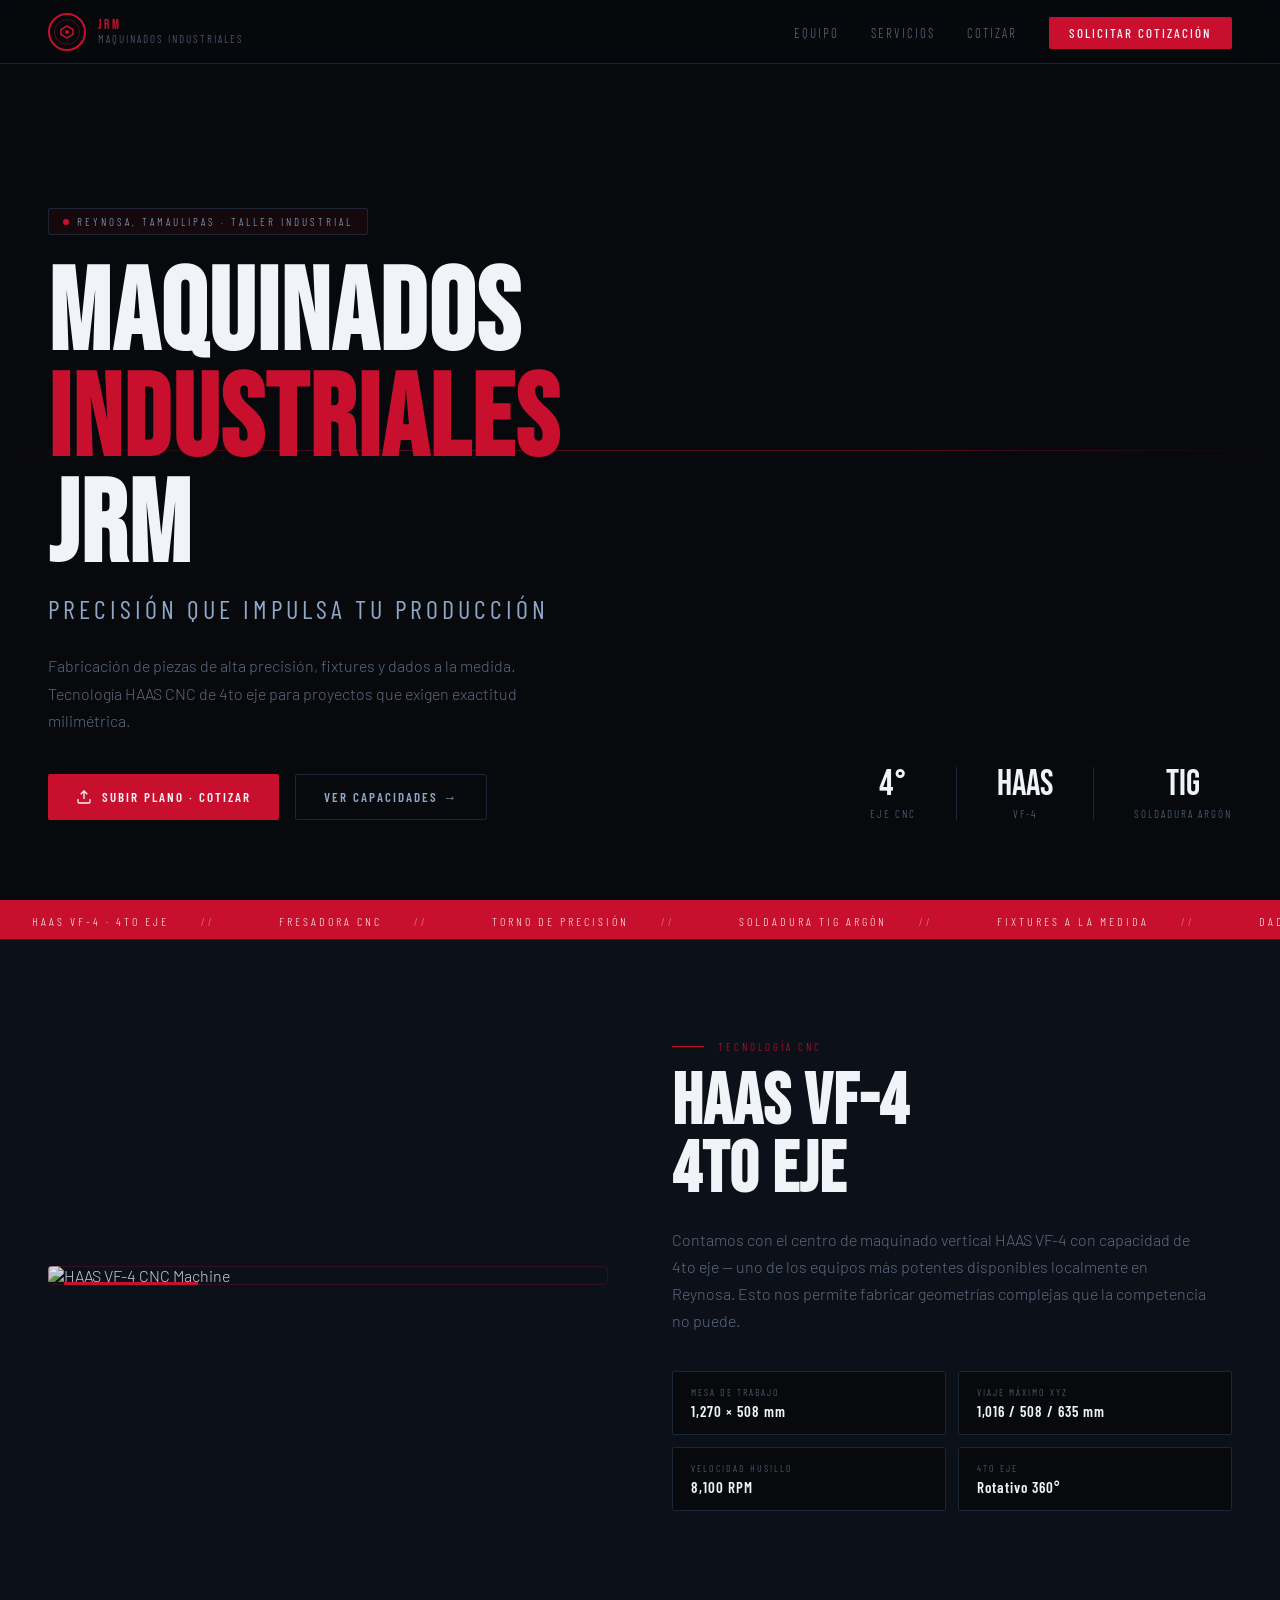
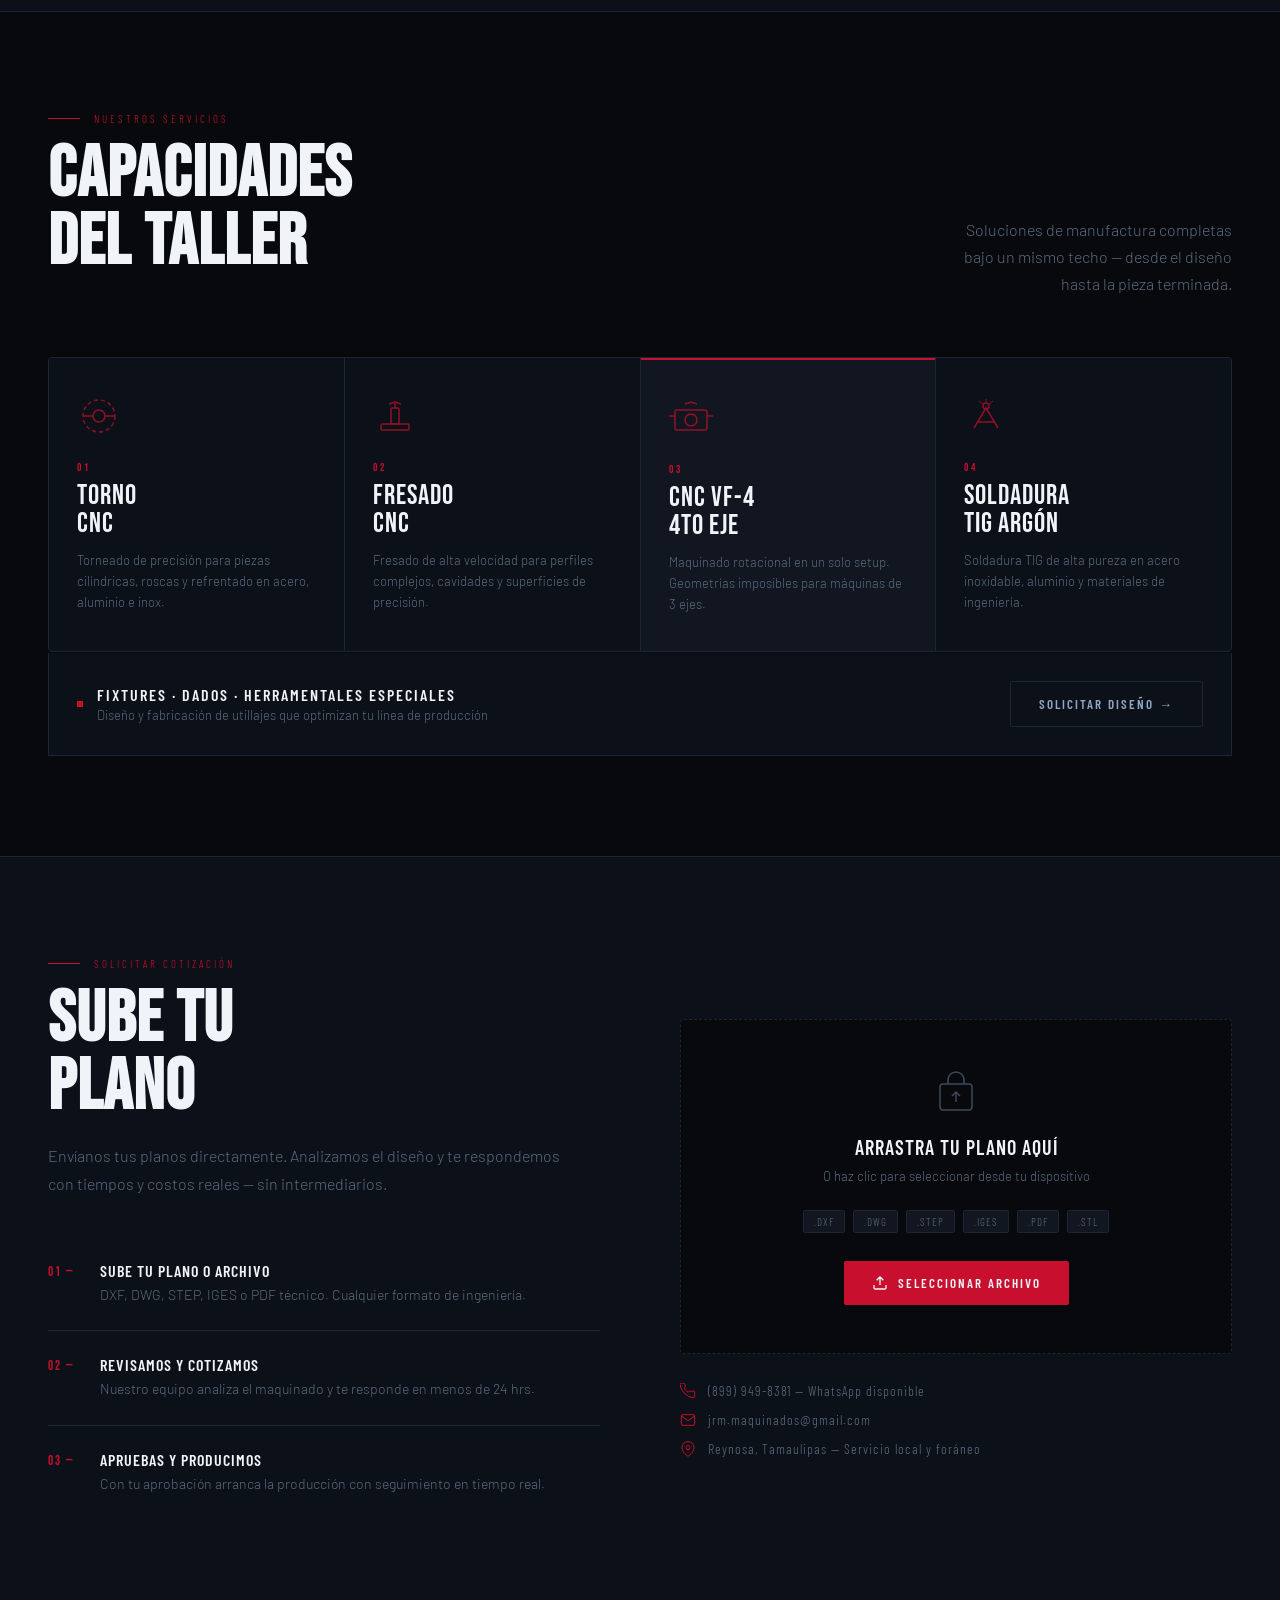
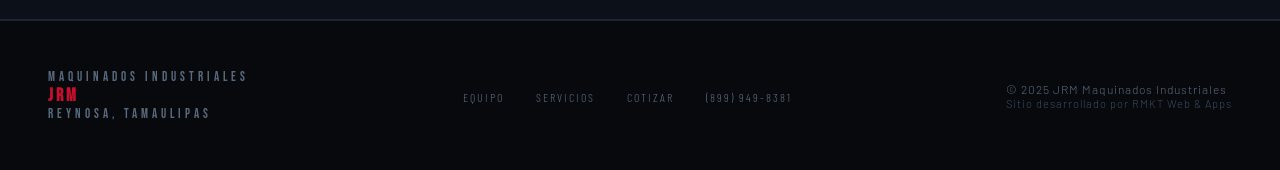
==== jrm-maquinados-demo.html @ f68ad81d "Add files via upload" ====
<!DOCTYPE html>
<html lang="es">
<head>
<meta charset="UTF-8"/>
<meta name="viewport" content="width=device-width, initial-scale=1.0"/>
<title>JRM Maquinados Industriales — Reynosa, Tamps</title>
<link rel="preconnect" href="https://fonts.googleapis.com"/>
<link rel="preconnect" href="https://fonts.gstatic.com" crossorigin/>
<link href="https://fonts.googleapis.com/css2?family=Bebas+Neue&family=Barlow:ital,wght@0,300;0,400;0,500;0,600;1,300&family=Barlow+Condensed:wght@400;600;700&display=swap" rel="stylesheet"/>
<style>
  :root {
    --bg: #07090d;
    --surface: #0c1018;
    --surface2: #111620;
    --border: #1c2533;
    --red: #c8102e;
    --red-dim: rgba(200,16,46,0.15);
    --steel: #8fa8c8;
    --text: #dce6f0;
    --muted: #5a6a7e;
    --white: #f0f4f8;
  }

  *, *::before, *::after { box-sizing: border-box; margin: 0; padding: 0; }

  html { scroll-behavior: smooth; }

  body {
    background: var(--bg);
    color: var(--text);
    font-family: 'Barlow', sans-serif;
    font-weight: 300;
    overflow-x: hidden;
  }

  /* ── NAV ── */
  nav {
    position: fixed; top: 0; left: 0; right: 0; z-index: 100;
    display: flex; align-items: center; justify-content: space-between;
    padding: 0 48px;
    height: 64px;
    background: rgba(7,9,13,0.85);
    backdrop-filter: blur(12px);
    border-bottom: 1px solid var(--border);
  }

  .nav-logo {
    display: flex; align-items: center; gap: 12px;
    text-decoration: none;
  }

  .logo-mark {
    width: 38px; height: 38px;
    border: 2px solid var(--red);
    border-radius: 50%;
    display: flex; align-items: center; justify-content: center;
    position: relative;
  }

  .logo-mark::before {
    content: '';
    position: absolute;
    inset: 4px;
    border: 1px solid rgba(200,16,46,0.4);
    border-radius: 50%;
  }

  .logo-text-nav {
    font-family: 'Bebas Neue', sans-serif;
    font-size: 13px;
    letter-spacing: 3px;
    color: var(--red);
    line-height: 1;
  }

  .logo-sub-nav {
    font-family: 'Barlow Condensed', sans-serif;
    font-size: 11px;
    letter-spacing: 2px;
    color: var(--muted);
    text-transform: uppercase;
  }

  .nav-links {
    display: flex; gap: 32px; list-style: none;
  }

  .nav-links a {
    font-family: 'Barlow Condensed', sans-serif;
    font-size: 13px;
    letter-spacing: 2px;
    text-transform: uppercase;
    color: var(--muted);
    text-decoration: none;
    transition: color 0.2s;
  }

  .nav-links a:hover { color: var(--white); }

  .nav-cta {
    background: var(--red);
    color: var(--white) !important;
    padding: 8px 20px;
    border-radius: 2px;
    font-weight: 500 !important;
    transition: background 0.2s !important;
  }

  .nav-cta:hover { background: #a50d25 !important; color: var(--white) !important; }

  /* ── HERO ── */
  #hero {
    position: relative;
    height: 100vh;
    min-height: 700px;
    display: flex;
    align-items: flex-end;
    padding: 0 48px 80px;
    overflow: hidden;
  }

  .hero-bg {
    position: absolute; inset: 0;
    background-image: url('https://images.unsplash.com/photo-1565043589221-1a6fd9ae45c7?w=1800&q=85&auto=format&fit=crop');
    background-size: cover;
    background-position: center 40%;
    filter: brightness(0.35) saturate(0.7);
    transform: scale(1.05);
    animation: slow-zoom 20s ease-in-out infinite alternate;
  }

  @keyframes slow-zoom {
    from { transform: scale(1.05); }
    to   { transform: scale(1.12); }
  }

  .hero-overlay {
    position: absolute; inset: 0;
    background: linear-gradient(
      to right,
      rgba(7,9,13,0.92) 0%,
      rgba(7,9,13,0.6) 50%,
      rgba(7,9,13,0.2) 100%
    );
  }

  .hero-overlay-bottom {
    position: absolute; bottom: 0; left: 0; right: 0;
    height: 200px;
    background: linear-gradient(to top, var(--bg), transparent);
  }

  /* Red scan line accent */
  .hero-scanline {
    position: absolute;
    left: 0; right: 0;
    height: 1px;
    background: linear-gradient(to right, transparent 0%, var(--red) 30%, var(--red) 70%, transparent 100%);
    opacity: 0.4;
    top: 50%;
    animation: scanline 8s ease-in-out infinite;
  }

  @keyframes scanline {
    0%, 100% { top: 20%; opacity: 0; }
    50% { top: 80%; opacity: 0.3; }
  }

  .hero-content {
    position: relative; z-index: 2;
    max-width: 780px;
    animation: fade-up 1s ease both;
  }

  @keyframes fade-up {
    from { opacity: 0; transform: translateY(30px); }
    to   { opacity: 1; transform: translateY(0); }
  }

  .hero-badge {
    display: inline-flex; align-items: center; gap: 8px;
    border: 1px solid var(--border);
    background: rgba(200,16,46,0.08);
    padding: 6px 14px;
    border-radius: 2px;
    margin-bottom: 28px;
  }

  .hero-badge-dot {
    width: 6px; height: 6px;
    background: var(--red);
    border-radius: 50%;
    animation: pulse 2s infinite;
  }

  @keyframes pulse {
    0%, 100% { opacity: 1; transform: scale(1); }
    50% { opacity: 0.5; transform: scale(0.7); }
  }

  .hero-badge span {
    font-family: 'Barlow Condensed', sans-serif;
    font-size: 11px;
    letter-spacing: 3px;
    text-transform: uppercase;
    color: var(--steel);
  }

  .hero-title {
    font-family: 'Bebas Neue', sans-serif;
    font-size: clamp(64px, 9vw, 120px);
    line-height: 0.92;
    letter-spacing: 2px;
    color: var(--white);
    margin-bottom: 12px;
  }

  .hero-title .accent { color: var(--red); }

  .hero-subtitle {
    font-family: 'Barlow Condensed', sans-serif;
    font-size: clamp(18px, 2.5vw, 26px);
    letter-spacing: 4px;
    text-transform: uppercase;
    color: var(--steel);
    margin-bottom: 28px;
    font-weight: 400;
  }

  .hero-desc {
    font-size: 16px;
    line-height: 1.7;
    color: var(--muted);
    max-width: 500px;
    margin-bottom: 40px;
  }

  .hero-actions {
    display: flex; gap: 16px; flex-wrap: wrap;
  }

  .btn-primary {
    display: inline-flex; align-items: center; gap: 10px;
    background: var(--red);
    color: var(--white);
    font-family: 'Barlow Condensed', sans-serif;
    font-size: 13px;
    letter-spacing: 2px;
    text-transform: uppercase;
    font-weight: 600;
    padding: 14px 28px;
    border-radius: 2px;
    text-decoration: none;
    transition: background 0.2s, transform 0.2s;
  }

  .btn-primary:hover { background: #a50d25; transform: translateY(-1px); }

  .btn-secondary {
    display: inline-flex; align-items: center; gap: 10px;
    border: 1px solid var(--border);
    color: var(--steel);
    font-family: 'Barlow Condensed', sans-serif;
    font-size: 13px;
    letter-spacing: 2px;
    text-transform: uppercase;
    font-weight: 600;
    padding: 14px 28px;
    border-radius: 2px;
    text-decoration: none;
    transition: border-color 0.2s, color 0.2s;
  }

  .btn-secondary:hover { border-color: var(--steel); color: var(--white); }

  /* Hero stats */
  .hero-stats {
    position: absolute;
    bottom: 80px; right: 48px;
    display: flex; gap: 40px;
    z-index: 2;
    animation: fade-up 1s 0.3s ease both;
  }

  .stat { text-align: center; }

  .stat-num {
    font-family: 'Bebas Neue', sans-serif;
    font-size: 36px;
    color: var(--white);
    line-height: 1;
    display: block;
  }

  .stat-label {
    font-family: 'Barlow Condensed', sans-serif;
    font-size: 11px;
    letter-spacing: 2px;
    text-transform: uppercase;
    color: var(--muted);
    margin-top: 4px;
    display: block;
  }

  .stat-divider {
    width: 1px;
    background: var(--border);
    align-self: stretch;
  }

  /* ── SECTION SHARED ── */
  section { padding: 100px 48px; }

  .section-label {
    display: flex; align-items: center; gap: 14px;
    margin-bottom: 16px;
  }

  .section-label::before {
    content: '';
    width: 32px; height: 1px;
    background: var(--red);
  }

  .section-label span {
    font-family: 'Barlow Condensed', sans-serif;
    font-size: 11px;
    letter-spacing: 3px;
    text-transform: uppercase;
    color: var(--red);
  }

  .section-title {
    font-family: 'Bebas Neue', sans-serif;
    font-size: clamp(42px, 6vw, 72px);
    line-height: 0.95;
    color: var(--white);
    margin-bottom: 20px;
    letter-spacing: 1px;
  }

  .section-body {
    font-size: 16px;
    line-height: 1.7;
    color: var(--muted);
    max-width: 540px;
  }

  /* ── CAPABILITIES (HAAS FEATURE) ── */
  #capabilities {
    background: var(--surface);
    border-top: 1px solid var(--border);
    border-bottom: 1px solid var(--border);
  }

  .cap-grid {
    display: grid;
    grid-template-columns: 1fr 1fr;
    gap: 64px;
    align-items: center;
    max-width: 1200px;
    margin: 0 auto;
  }

  .cap-image-wrap {
    position: relative;
    border-radius: 4px;
    overflow: hidden;
  }

  .cap-image-wrap img {
    width: 100%;
    display: block;
    filter: brightness(0.9) saturate(0.8);
    transition: filter 0.4s;
  }

  .cap-image-wrap:hover img { filter: brightness(1) saturate(1); }

  .cap-image-overlay {
    position: absolute; inset: 0;
    border: 1px solid rgba(200,16,46,0.2);
    border-radius: 4px;
    pointer-events: none;
  }

  .cap-tag {
    position: absolute;
    top: 16px; left: 16px;
    background: var(--red);
    color: var(--white);
    font-family: 'Barlow Condensed', sans-serif;
    font-size: 11px;
    letter-spacing: 2px;
    text-transform: uppercase;
    padding: 5px 12px;
    font-weight: 600;
  }

  .cap-specs {
    display: grid;
    grid-template-columns: 1fr 1fr;
    gap: 12px;
    margin-top: 36px;
  }

  .spec-item {
    border: 1px solid var(--border);
    padding: 14px 18px;
    border-radius: 2px;
    background: var(--bg);
  }

  .spec-label {
    font-family: 'Barlow Condensed', sans-serif;
    font-size: 10px;
    letter-spacing: 2px;
    text-transform: uppercase;
    color: var(--muted);
    margin-bottom: 4px;
  }

  .spec-value {
    font-family: 'Barlow Condensed', sans-serif;
    font-size: 15px;
    font-weight: 600;
    color: var(--white);
    letter-spacing: 1px;
  }

  /* ── SERVICIOS ── */
  #servicios { max-width: 1200px; margin: 0 auto; }

  .services-header {
    display: flex;
    justify-content: space-between;
    align-items: flex-end;
    margin-bottom: 60px;
  }

  .services-grid {
    display: grid;
    grid-template-columns: repeat(4, 1fr);
    gap: 1px;
    background: var(--border);
    border: 1px solid var(--border);
    border-radius: 4px;
    overflow: hidden;
  }

  .service-card {
    background: var(--surface);
    padding: 36px 28px;
    position: relative;
    overflow: hidden;
    transition: background 0.3s;
    cursor: default;
  }

  .service-card::after {
    content: '';
    position: absolute;
    bottom: 0; left: 0; right: 0;
    height: 2px;
    background: var(--red);
    transform: scaleX(0);
    transform-origin: left;
    transition: transform 0.3s;
  }

  .service-card:hover { background: var(--surface2); }
  .service-card:hover::after { transform: scaleX(1); }

  .service-icon {
    width: 44px; height: 44px;
    margin-bottom: 20px;
    opacity: 0.7;
  }

  .service-num {
    font-family: 'Bebas Neue', sans-serif;
    font-size: 11px;
    letter-spacing: 3px;
    color: var(--red);
    margin-bottom: 8px;
    display: block;
  }

  .service-name {
    font-family: 'Bebas Neue', sans-serif;
    font-size: 28px;
    color: var(--white);
    line-height: 1;
    margin-bottom: 12px;
    letter-spacing: 1px;
  }

  .service-desc {
    font-size: 13px;
    line-height: 1.6;
    color: var(--muted);
  }

  /* ── COTIZACIÓN ── */
  #cotizacion {
    background: var(--surface);
    border-top: 1px solid var(--border);
    border-bottom: 1px solid var(--border);
  }

  .quote-inner {
    max-width: 1200px;
    margin: 0 auto;
    display: grid;
    grid-template-columns: 1fr 1fr;
    gap: 80px;
    align-items: center;
  }

  .quote-steps {
    display: flex;
    flex-direction: column;
    gap: 0;
  }

  .step {
    display: flex;
    gap: 20px;
    padding: 24px 0;
    border-bottom: 1px solid var(--border);
  }

  .step:last-child { border-bottom: none; }

  .step-num {
    font-family: 'Bebas Neue', sans-serif;
    font-size: 13px;
    letter-spacing: 2px;
    color: var(--red);
    min-width: 32px;
    padding-top: 3px;
  }

  .step-title {
    font-family: 'Barlow Condensed', sans-serif;
    font-size: 16px;
    font-weight: 600;
    color: var(--white);
    letter-spacing: 1px;
    text-transform: uppercase;
    margin-bottom: 4px;
  }

  .step-body {
    font-size: 14px;
    line-height: 1.6;
    color: var(--muted);
  }

  /* Upload box */
  .upload-box {
    border: 1px dashed var(--border);
    border-radius: 4px;
    padding: 48px 32px;
    text-align: center;
    background: var(--bg);
    transition: border-color 0.2s, background 0.2s;
    cursor: pointer;
  }

  .upload-box:hover {
    border-color: var(--red);
    background: var(--red-dim);
  }

  .upload-icon {
    width: 48px; height: 48px;
    margin: 0 auto 16px;
    opacity: 0.4;
  }

  .upload-title {
    font-family: 'Barlow Condensed', sans-serif;
    font-size: 20px;
    font-weight: 600;
    color: var(--white);
    letter-spacing: 1px;
    text-transform: uppercase;
    margin-bottom: 8px;
  }

  .upload-sub {
    font-size: 13px;
    color: var(--muted);
    margin-bottom: 24px;
    line-height: 1.5;
  }

  .upload-formats {
    display: flex; justify-content: center; gap: 8px; flex-wrap: wrap;
    margin-bottom: 28px;
  }

  .fmt-tag {
    background: var(--surface2);
    border: 1px solid var(--border);
    font-family: 'Barlow Condensed', sans-serif;
    font-size: 11px;
    letter-spacing: 1px;
    color: var(--muted);
    padding: 4px 10px;
    border-radius: 2px;
  }

  .contact-info {
    margin-top: 28px;
    display: flex;
    flex-direction: column;
    gap: 12px;
  }

  .contact-row {
    display: flex;
    align-items: center;
    gap: 12px;
    font-family: 'Barlow Condensed', sans-serif;
    font-size: 14px;
    letter-spacing: 1px;
    color: var(--muted);
  }

  .contact-row svg { flex-shrink: 0; }

  /* ── FOOTER ── */
  footer {
    padding: 48px;
    border-top: 1px solid var(--border);
    display: flex;
    justify-content: space-between;
    align-items: center;
    flex-wrap: wrap;
    gap: 20px;
  }

  .footer-brand {
    font-family: 'Bebas Neue', sans-serif;
    font-size: 13px;
    letter-spacing: 4px;
    color: var(--muted);
    text-transform: uppercase;
  }

  .footer-brand strong {
    color: var(--red);
    display: block;
    font-size: 18px;
    letter-spacing: 3px;
  }

  .footer-links {
    display: flex; gap: 32px;
    list-style: none;
  }

  .footer-links a {
    font-family: 'Barlow Condensed', sans-serif;
    font-size: 12px;
    letter-spacing: 2px;
    text-transform: uppercase;
    color: var(--muted);
    text-decoration: none;
    transition: color 0.2s;
  }

  .footer-links a:hover { color: var(--white); }

  .footer-copy {
    font-size: 12px;
    color: var(--muted);
    letter-spacing: 1px;
  }

  /* ── TICKER ── */
  .ticker {
    background: var(--red);
    padding: 10px 0;
    overflow: hidden;
    white-space: nowrap;
  }

  .ticker-inner {
    display: inline-flex;
    animation: ticker 20s linear infinite;
    gap: 0;
  }

  .ticker-item {
    font-family: 'Barlow Condensed', sans-serif;
    font-size: 12px;
    letter-spacing: 3px;
    text-transform: uppercase;
    color: rgba(255,255,255,0.9);
    padding: 0 32px;
    flex-shrink: 0;
  }

  .ticker-item::after {
    content: '//';
    margin-left: 32px;
    opacity: 0.5;
  }

  @keyframes ticker {
    from { transform: translateX(0); }
    to   { transform: translateX(-50%); }
  }

  /* ── RESPONSIVE ── */
  @media (max-width: 900px) {
    nav { padding: 0 24px; }
    .nav-links { display: none; }
    #hero { padding: 0 24px 60px; }
    .hero-stats { display: none; }
    section { padding: 64px 24px; }
    .cap-grid { grid-template-columns: 1fr; gap: 40px; }
    .services-grid { grid-template-columns: 1fr 1fr; }
    .quote-inner { grid-template-columns: 1fr; gap: 48px; }
    footer { padding: 32px 24px; flex-direction: column; align-items: flex-start; }
    .footer-links { flex-wrap: wrap; gap: 16px; }
  }

  @media (max-width: 520px) {
    .services-grid { grid-template-columns: 1fr; }
    .services-header { flex-direction: column; align-items: flex-start; gap: 20px; }
  }
</style>
</head>
<body>

<!-- NAV -->
<nav>
  <a href="#" class="nav-logo">
    <div class="logo-mark">
      <svg width="16" height="16" viewBox="0 0 16 16" fill="none">
        <path d="M8 2L14 5.5V10.5L8 14L2 10.5V5.5L8 2Z" stroke="#c8102e" stroke-width="1.5" fill="none"/>
        <circle cx="8" cy="8" r="2" fill="#c8102e"/>
      </svg>
    </div>
    <div>
      <div class="logo-text-nav">JRM</div>
      <div class="logo-sub-nav">Maquinados Industriales</div>
    </div>
  </a>
  <ul class="nav-links">
    <li><a href="#capabilities">Equipo</a></li>
    <li><a href="#servicios">Servicios</a></li>
    <li><a href="#cotizacion">Cotizar</a></li>
    <li><a href="#cotizacion" class="nav-cta">Solicitar Cotización</a></li>
  </ul>
</nav>

<!-- HERO -->
<section id="hero">
  <div class="hero-bg"></div>
  <div class="hero-overlay"></div>
  <div class="hero-overlay-bottom"></div>
  <div class="hero-scanline"></div>

  <div class="hero-content">
    <div class="hero-badge">
      <div class="hero-badge-dot"></div>
      <span>Reynosa, Tamaulipas · Taller Industrial</span>
    </div>

    <h1 class="hero-title">
      MAQUINADOS<br/>
      <span class="accent">INDUSTRIALES</span><br/>
      JRM
    </h1>

    <p class="hero-subtitle">Precisión que impulsa tu producción</p>

    <p class="hero-desc">
      Fabricación de piezas de alta precisión, fixtures y dados a la medida. 
      Tecnología HAAS CNC de 4to eje para proyectos que exigen exactitud milimétrica.
    </p>

    <div class="hero-actions">
      <a href="#cotizacion" class="btn-primary">
        <svg width="16" height="16" viewBox="0 0 24 24" fill="none" stroke="currentColor" stroke-width="2"><path d="M21 15v4a2 2 0 01-2 2H5a2 2 0 01-2-2v-4M17 8l-5-5-5 5M12 3v12"/></svg>
        Subir Plano · Cotizar
      </a>
      <a href="#servicios" class="btn-secondary">
        Ver Capacidades →
      </a>
    </div>
  </div>

  <div class="hero-stats">
    <div class="stat">
      <span class="stat-num">4°</span>
      <span class="stat-label">Eje CNC</span>
    </div>
    <div class="stat-divider"></div>
    <div class="stat">
      <span class="stat-num">HAAS</span>
      <span class="stat-label">VF-4</span>
    </div>
    <div class="stat-divider"></div>
    <div class="stat">
      <span class="stat-num">TIG</span>
      <span class="stat-label">Soldadura Argón</span>
    </div>
  </div>
</section>

<!-- TICKER -->
<div class="ticker" aria-hidden="true">
  <div class="ticker-inner">
    <span class="ticker-item">HAAS VF-4 · 4to Eje</span>
    <span class="ticker-item">Fresadora CNC</span>
    <span class="ticker-item">Torno de Precisión</span>
    <span class="ticker-item">Soldadura TIG Argón</span>
    <span class="ticker-item">Fixtures a la Medida</span>
    <span class="ticker-item">Dados Industriales</span>
    <span class="ticker-item">Reynosa, Tamps</span>
    <!-- duplicate for loop -->
    <span class="ticker-item">HAAS VF-4 · 4to Eje</span>
    <span class="ticker-item">Fresadora CNC</span>
    <span class="ticker-item">Torno de Precisión</span>
    <span class="ticker-item">Soldadura TIG Argón</span>
    <span class="ticker-item">Fixtures a la Medida</span>
    <span class="ticker-item">Dados Industriales</span>
    <span class="ticker-item">Reynosa, Tamps</span>
  </div>
</div>

<!-- CAPABILITIES — HAAS FEATURE -->
<section id="capabilities">
  <div class="cap-grid">
    <div class="cap-image-wrap">
      <img src="https://images.unsplash.com/photo-1581092921461-eab62e97a780?w=900&q=85&auto=format&fit=crop" alt="HAAS VF-4 CNC Machine"/>
      <div class="cap-image-overlay"></div>
      <div class="cap-tag">HAAS VF-4 · Activo</div>
    </div>

    <div>
      <div class="section-label"><span>Tecnología CNC</span></div>
      <h2 class="section-title">HAAS VF-4<br/>4TO EJE</h2>
      <p class="section-body">
        Contamos con el centro de maquinado vertical HAAS VF-4 con capacidad de 4to eje — 
        uno de los equipos más potentes disponibles localmente en Reynosa. 
        Esto nos permite fabricar geometrías complejas que la competencia no puede.
      </p>

      <div class="cap-specs">
        <div class="spec-item">
          <div class="spec-label">Mesa de Trabajo</div>
          <div class="spec-value">1,270 × 508 mm</div>
        </div>
        <div class="spec-item">
          <div class="spec-label">Viaje Máximo XYZ</div>
          <div class="spec-value">1,016 / 508 / 635 mm</div>
        </div>
        <div class="spec-item">
          <div class="spec-label">Velocidad Husillo</div>
          <div class="spec-value">8,100 RPM</div>
        </div>
        <div class="spec-item">
          <div class="spec-label">4to Eje</div>
          <div class="spec-value">Rotativo 360°</div>
        </div>
      </div>
    </div>
  </div>
</section>

<!-- SERVICIOS -->
<section id="servicios" style="padding-top: 100px; padding-bottom: 100px; max-width: 100%;">
  <div style="max-width: 1200px; margin: 0 auto;">
    <div class="services-header">
      <div>
        <div class="section-label"><span>Nuestros Servicios</span></div>
        <h2 class="section-title">CAPACIDADES<br/>DEL TALLER</h2>
      </div>
      <p class="section-body" style="max-width: 280px; text-align: right;">
        Soluciones de manufactura completas bajo un mismo techo — desde el diseño hasta la pieza terminada.
      </p>
    </div>

    <div class="services-grid">
      <!-- Torno -->
      <div class="service-card">
        <svg class="service-icon" viewBox="0 0 44 44" fill="none" stroke="#c8102e" stroke-width="1.5">
          <circle cx="22" cy="22" r="16" stroke-dasharray="4 3"/>
          <circle cx="22" cy="22" r="6"/>
          <line x1="6" y1="22" x2="16" y2="22"/>
          <line x1="28" y1="22" x2="38" y2="22"/>
        </svg>
        <span class="service-num">01</span>
        <div class="service-name">Torno<br/>CNC</div>
        <p class="service-desc">Torneado de precisión para piezas cilíndricas, roscas y refrentado en acero, aluminio e inox.</p>
      </div>

      <!-- Fresadora -->
      <div class="service-card">
        <svg class="service-icon" viewBox="0 0 44 44" fill="none" stroke="#c8102e" stroke-width="1.5">
          <rect x="8" y="30" width="28" height="6" rx="1"/>
          <rect x="18" y="14" width="8" height="16" rx="1"/>
          <line x1="22" y1="8" x2="22" y2="14"/>
          <line x1="16" y1="10" x2="22" y2="8"/>
          <line x1="28" y1="10" x2="22" y2="8"/>
        </svg>
        <span class="service-num">02</span>
        <div class="service-name">Fresado<br/>CNC</div>
        <p class="service-desc">Fresado de alta velocidad para perfiles complejos, cavidades y superficies de precisión.</p>
      </div>

      <!-- CNC 4to eje -->
      <div class="service-card" style="background: var(--surface2); border-top: 2px solid var(--red);">
        <svg class="service-icon" viewBox="0 0 44 44" fill="none" stroke="#c8102e" stroke-width="1.5">
          <rect x="6" y="14" width="32" height="20" rx="2"/>
          <circle cx="22" cy="24" r="6"/>
          <line x1="6" y1="20" x2="0" y2="20"/>
          <line x1="38" y1="20" x2="44" y2="20"/>
          <path d="M16 8 L22 6 L28 8" />
        </svg>
        <span class="service-num">03</span>
        <div class="service-name">CNC VF-4<br/>4to Eje</div>
        <p class="service-desc">Maquinado rotacional en un solo setup. Geometrías imposibles para máquinas de 3 ejes.</p>
      </div>

      <!-- Soldadura -->
      <div class="service-card">
        <svg class="service-icon" viewBox="0 0 44 44" fill="none" stroke="#c8102e" stroke-width="1.5">
          <path d="M10 34 L22 14 L34 34" />
          <line x1="14" y1="28" x2="30" y2="28"/>
          <circle cx="22" cy="12" r="3"/>
          <path d="M22 9 L22 5 M19 10 L15 7 M25 10 L29 7" stroke-width="1"/>
        </svg>
        <span class="service-num">04</span>
        <div class="service-name">Soldadura<br/>TIG Argón</div>
        <p class="service-desc">Soldadura TIG de alta pureza en acero inoxidable, aluminio y materiales de ingeniería.</p>
      </div>
    </div>

    <!-- Fixtures extra row -->
    <div style="margin-top: 1px; border: 1px solid var(--border); border-top: none; background: var(--surface); padding: 28px; display: flex; align-items: center; justify-content: space-between; gap: 20px; flex-wrap: wrap;">
      <div style="display: flex; gap: 14px; align-items: center;">
        <div style="width: 6px; height: 6px; background: var(--red); border-radius: 50; flex-shrink: 0;"></div>
        <div>
          <div style="font-family: 'Barlow Condensed'; font-size: 16px; font-weight: 600; color: var(--white); letter-spacing: 2px; text-transform: uppercase;">Fixtures · Dados · Herramentales Especiales</div>
          <div style="font-size: 13px; color: var(--muted); margin-top: 3px;">Diseño y fabricación de utillajes que optimizan tu línea de producción</div>
        </div>
      </div>
      <a href="#cotizacion" class="btn-secondary" style="flex-shrink: 0;">Solicitar Diseño →</a>
    </div>
  </div>
</section>

<!-- COTIZACIÓN -->
<section id="cotizacion">
  <div class="quote-inner">
    <div>
      <div class="section-label"><span>Solicitar Cotización</span></div>
      <h2 class="section-title">SUBE TU<br/>PLANO</h2>
      <p class="section-body" style="margin-bottom: 40px;">
        Envíanos tus planos directamente. Analizamos el diseño y te respondemos 
        con tiempos y costos reales — sin intermediarios.
      </p>

      <div class="quote-steps">
        <div class="step">
          <span class="step-num">01 —</span>
          <div>
            <div class="step-title">Sube tu plano o archivo</div>
            <p class="step-body">DXF, DWG, STEP, IGES o PDF técnico. Cualquier formato de ingeniería.</p>
          </div>
        </div>
        <div class="step">
          <span class="step-num">02 —</span>
          <div>
            <div class="step-title">Revisamos y cotizamos</div>
            <p class="step-body">Nuestro equipo analiza el maquinado y te responde en menos de 24 hrs.</p>
          </div>
        </div>
        <div class="step">
          <span class="step-num">03 —</span>
          <div>
            <div class="step-title">Apruebas y producimos</div>
            <p class="step-body">Con tu aprobación arranca la producción con seguimiento en tiempo real.</p>
          </div>
        </div>
      </div>
    </div>

    <div>
      <div class="upload-box" onclick="this.querySelector('input').click()">
        <input type="file" style="display:none" multiple accept=".dxf,.dwg,.step,.iges,.pdf,.stl"/>
        <svg class="upload-icon" viewBox="0 0 48 48" fill="none" stroke="#8fa8c8" stroke-width="1.5">
          <rect x="8" y="16" width="32" height="26" rx="3"/>
          <path d="M16 16V12a8 8 0 0116 0v4"/>
          <path d="M24 24v10M20 28l4-4 4 4"/>
        </svg>
        <div class="upload-title">Arrastra tu plano aquí</div>
        <p class="upload-sub">O haz clic para seleccionar desde tu dispositivo</p>
        <div class="upload-formats">
          <span class="fmt-tag">.DXF</span>
          <span class="fmt-tag">.DWG</span>
          <span class="fmt-tag">.STEP</span>
          <span class="fmt-tag">.IGES</span>
          <span class="fmt-tag">.PDF</span>
          <span class="fmt-tag">.STL</span>
        </div>
        <a class="btn-primary" style="justify-content: center;">
          <svg width="16" height="16" viewBox="0 0 24 24" fill="none" stroke="currentColor" stroke-width="2"><path d="M21 15v4a2 2 0 01-2 2H5a2 2 0 01-2-2v-4M17 8l-5-5-5 5M12 3v12"/></svg>
          Seleccionar Archivo
        </a>
      </div>

      <div class="contact-info">
        <div class="contact-row">
          <svg width="16" height="16" viewBox="0 0 24 24" fill="none" stroke="#c8102e" stroke-width="1.5"><path d="M22 16.92v3a2 2 0 01-2.18 2 19.79 19.79 0 01-8.63-3.07A19.5 19.5 0 013.07 10.8 19.79 19.79 0 01.1 2.18 2 2 0 012.11.1h3a2 2 0 012 1.72c.127.96.361 1.903.7 2.81a2 2 0 01-.45 2.11L6.09 7.91a16 16 0 006 6l1.27-1.27a2 2 0 012.11-.45c.907.339 1.85.573 2.81.7A2 2 0 0122 14.92z"/></svg>
          <span>(899) 949-8381 — WhatsApp disponible</span>
        </div>
        <div class="contact-row">
          <svg width="16" height="16" viewBox="0 0 24 24" fill="none" stroke="#c8102e" stroke-width="1.5"><path d="M4 4h16c1.1 0 2 .9 2 2v12c0 1.1-.9 2-2 2H4c-1.1 0-2-.9-2-2V6c0-1.1.9-2 2-2z"/><polyline points="22,6 12,13 2,6"/></svg>
          <span>jrm.maquinados@gmail.com</span>
        </div>
        <div class="contact-row">
          <svg width="16" height="16" viewBox="0 0 24 24" fill="none" stroke="#c8102e" stroke-width="1.5"><path d="M21 10c0 7-9 13-9 13s-9-6-9-13a9 9 0 0118 0z"/><circle cx="12" cy="10" r="3"/></svg>
          <span>Reynosa, Tamaulipas — Servicio local y foráneo</span>
        </div>
      </div>
    </div>
  </div>
</section>

<!-- FOOTER -->
<footer>
  <div class="footer-brand">
    Maquinados Industriales
    <strong>JRM</strong>
    Reynosa, Tamaulipas
  </div>

  <ul class="footer-links">
    <li><a href="#capabilities">Equipo</a></li>
    <li><a href="#servicios">Servicios</a></li>
    <li><a href="#cotizacion">Cotizar</a></li>
    <li><a href="tel:8999498381">(899) 949-8381</a></li>
  </ul>

  <div class="footer-copy">
    © 2025 JRM Maquinados Industriales<br/>
    <span style="color: #3a4a5e; font-size: 11px;">Sitio desarrollado por RMKT Web & Apps</span>
  </div>
</footer>

</body>
</html>
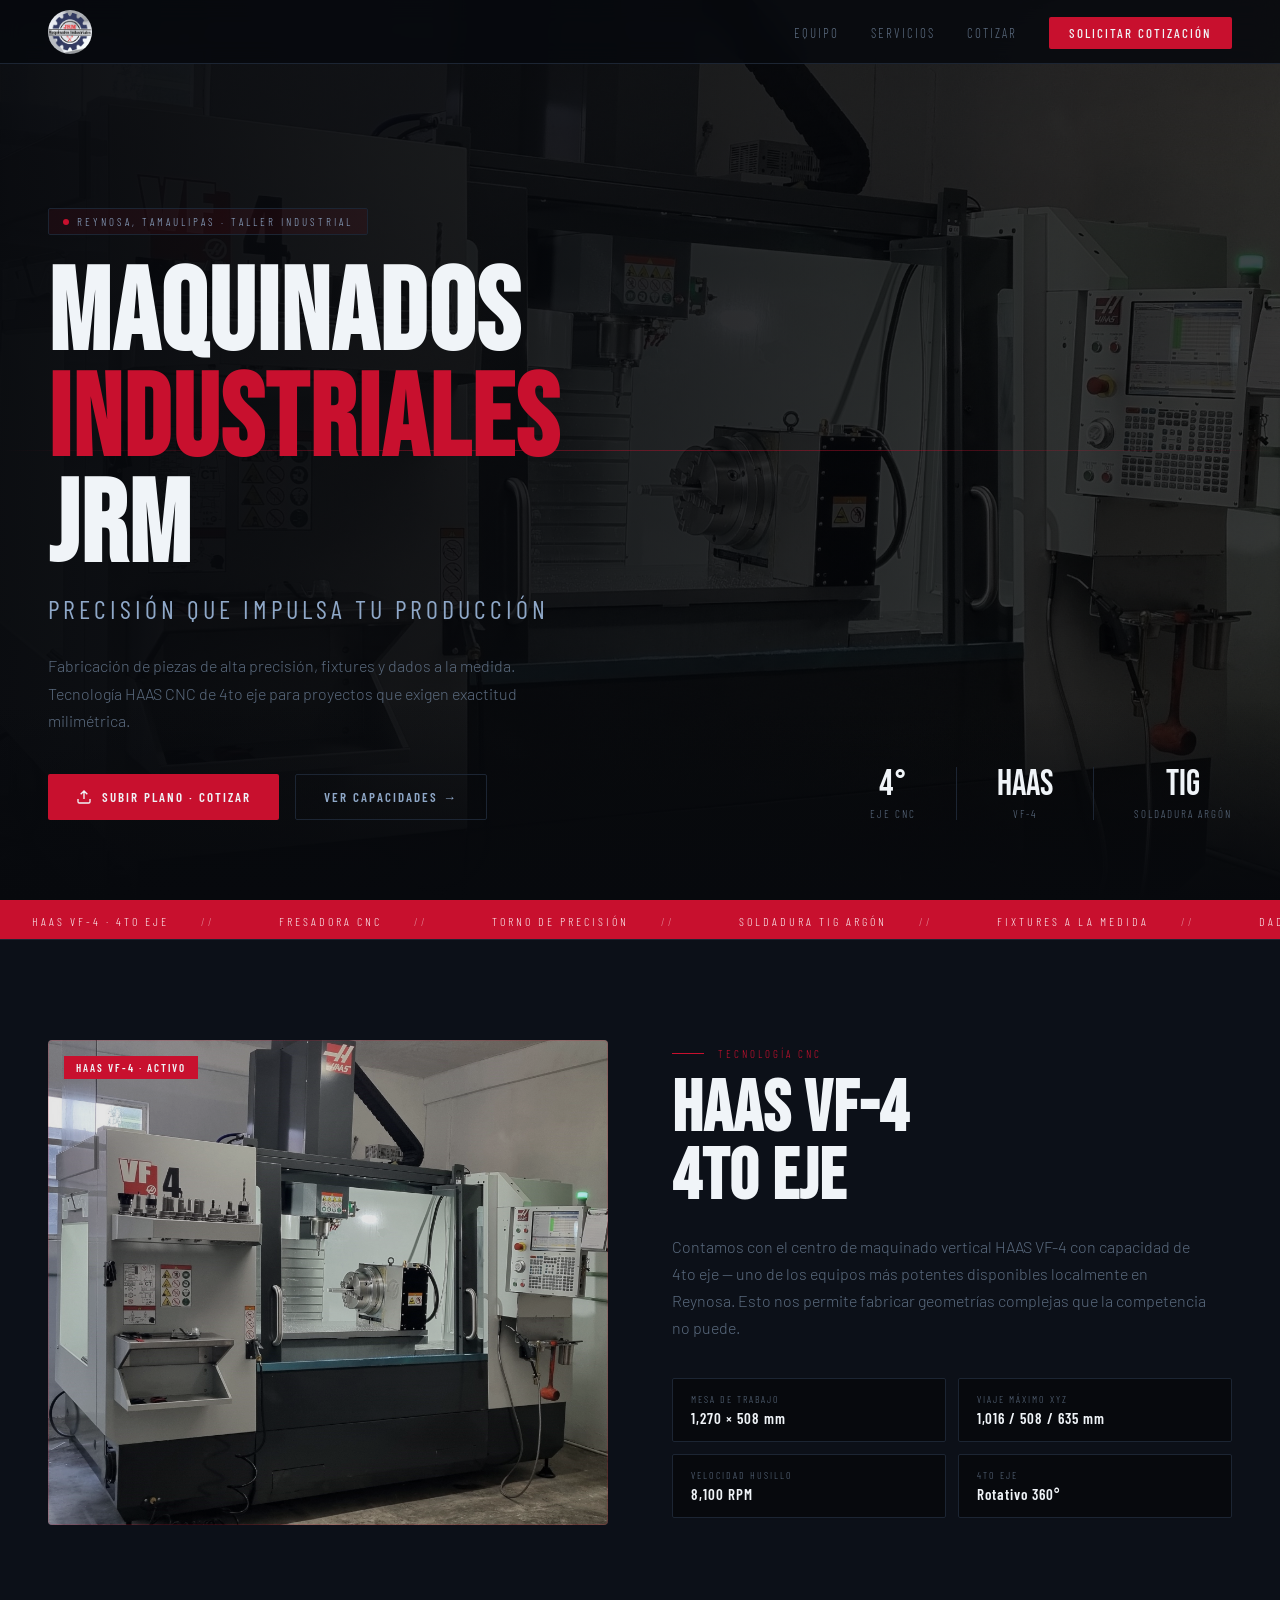
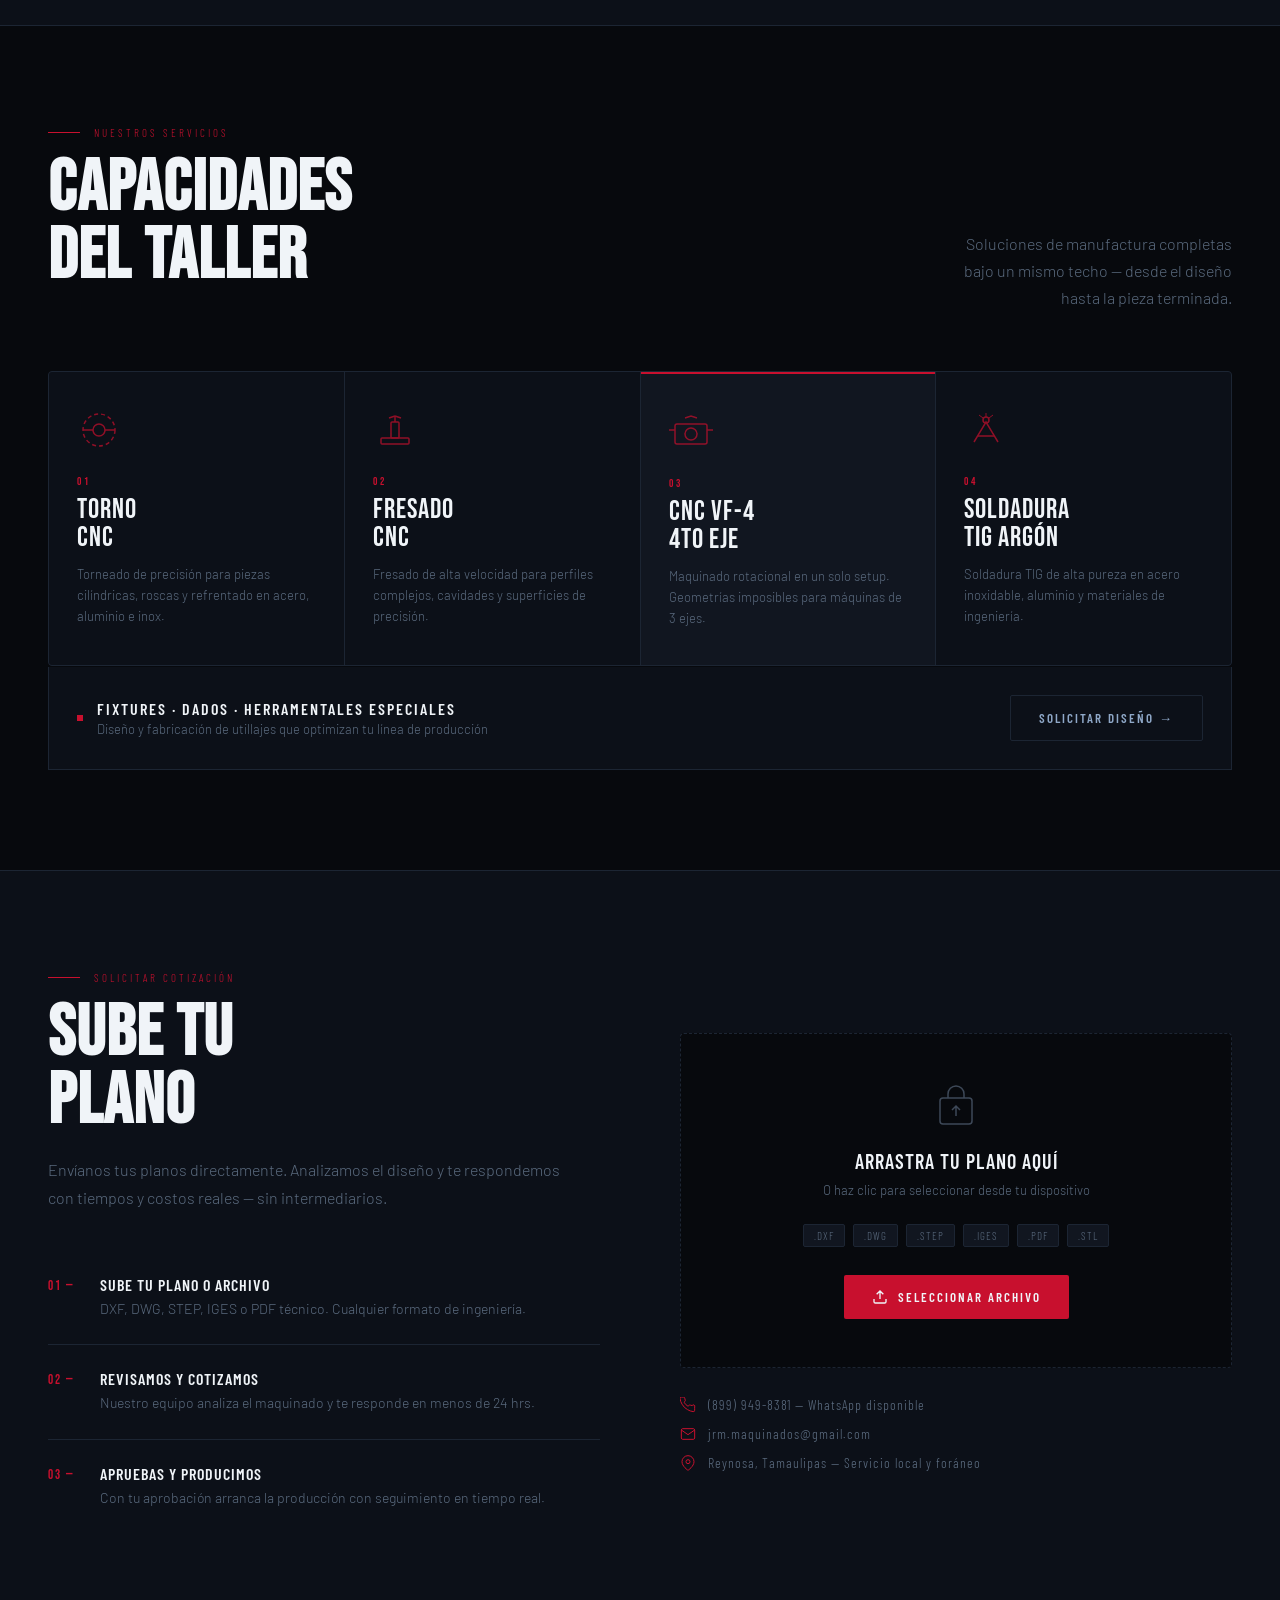
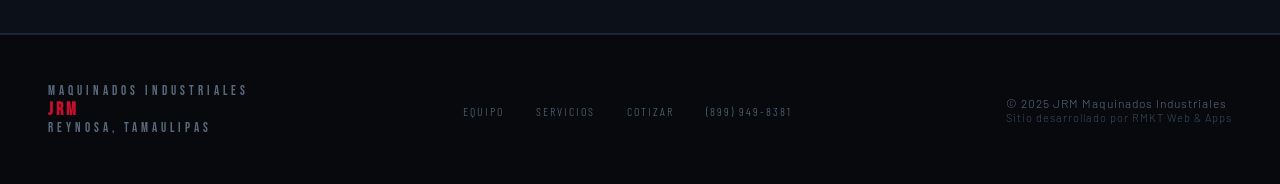
==== commit cd44084a: "Separar CSS del HTML, agregar imágenes locales y logo en navbar - Extraer estilos a jrm-maquinados-d" ====
--- a/jrm-maquinados-demo.html
+++ b/jrm-maquinados-demo.html
@@ -7,749 +7,14 @@
 <link rel="preconnect" href="https://fonts.googleapis.com"/>
 <link rel="preconnect" href="https://fonts.gstatic.com" crossorigin/>
 <link href="https://fonts.googleapis.com/css2?family=Bebas+Neue&family=Barlow:ital,wght@0,300;0,400;0,500;0,600;1,300&family=Barlow+Condensed:wght@400;600;700&display=swap" rel="stylesheet"/>
-<style>
-  :root {
-    --bg: #07090d;
-    --surface: #0c1018;
-    --surface2: #111620;
-    --border: #1c2533;
-    --red: #c8102e;
-    --red-dim: rgba(200,16,46,0.15);
-    --steel: #8fa8c8;
-    --text: #dce6f0;
-    --muted: #5a6a7e;
-    --white: #f0f4f8;
-  }
-
-  *, *::before, *::after { box-sizing: border-box; margin: 0; padding: 0; }
-
-  html { scroll-behavior: smooth; }
-
-  body {
-    background: var(--bg);
-    color: var(--text);
-    font-family: 'Barlow', sans-serif;
-    font-weight: 300;
-    overflow-x: hidden;
-  }
-
-  /* ── NAV ── */
-  nav {
-    position: fixed; top: 0; left: 0; right: 0; z-index: 100;
-    display: flex; align-items: center; justify-content: space-between;
-    padding: 0 48px;
-    height: 64px;
-    background: rgba(7,9,13,0.85);
-    backdrop-filter: blur(12px);
-    border-bottom: 1px solid var(--border);
-  }
-
-  .nav-logo {
-    display: flex; align-items: center; gap: 12px;
-    text-decoration: none;
-  }
-
-  .logo-mark {
-    width: 38px; height: 38px;
-    border: 2px solid var(--red);
-    border-radius: 50%;
-    display: flex; align-items: center; justify-content: center;
-    position: relative;
-  }
-
-  .logo-mark::before {
-    content: '';
-    position: absolute;
-    inset: 4px;
-    border: 1px solid rgba(200,16,46,0.4);
-    border-radius: 50%;
-  }
-
-  .logo-text-nav {
-    font-family: 'Bebas Neue', sans-serif;
-    font-size: 13px;
-    letter-spacing: 3px;
-    color: var(--red);
-    line-height: 1;
-  }
-
-  .logo-sub-nav {
-    font-family: 'Barlow Condensed', sans-serif;
-    font-size: 11px;
-    letter-spacing: 2px;
-    color: var(--muted);
-    text-transform: uppercase;
-  }
-
-  .nav-links {
-    display: flex; gap: 32px; list-style: none;
-  }
-
-  .nav-links a {
-    font-family: 'Barlow Condensed', sans-serif;
-    font-size: 13px;
-    letter-spacing: 2px;
-    text-transform: uppercase;
-    color: var(--muted);
-    text-decoration: none;
-    transition: color 0.2s;
-  }
-
-  .nav-links a:hover { color: var(--white); }
-
-  .nav-cta {
-    background: var(--red);
-    color: var(--white) !important;
-    padding: 8px 20px;
-    border-radius: 2px;
-    font-weight: 500 !important;
-    transition: background 0.2s !important;
-  }
-
-  .nav-cta:hover { background: #a50d25 !important; color: var(--white) !important; }
-
-  /* ── HERO ── */
-  #hero {
-    position: relative;
-    height: 100vh;
-    min-height: 700px;
-    display: flex;
-    align-items: flex-end;
-    padding: 0 48px 80px;
-    overflow: hidden;
-  }
-
-  .hero-bg {
-    position: absolute; inset: 0;
-    background-image: url('https://images.unsplash.com/photo-1565043589221-1a6fd9ae45c7?w=1800&q=85&auto=format&fit=crop');
-    background-size: cover;
-    background-position: center 40%;
-    filter: brightness(0.35) saturate(0.7);
-    transform: scale(1.05);
-    animation: slow-zoom 20s ease-in-out infinite alternate;
-  }
-
-  @keyframes slow-zoom {
-    from { transform: scale(1.05); }
-    to   { transform: scale(1.12); }
-  }
-
-  .hero-overlay {
-    position: absolute; inset: 0;
-    background: linear-gradient(
-      to right,
-      rgba(7,9,13,0.92) 0%,
-      rgba(7,9,13,0.6) 50%,
-      rgba(7,9,13,0.2) 100%
-    );
-  }
-
-  .hero-overlay-bottom {
-    position: absolute; bottom: 0; left: 0; right: 0;
-    height: 200px;
-    background: linear-gradient(to top, var(--bg), transparent);
-  }
-
-  /* Red scan line accent */
-  .hero-scanline {
-    position: absolute;
-    left: 0; right: 0;
-    height: 1px;
-    background: linear-gradient(to right, transparent 0%, var(--red) 30%, var(--red) 70%, transparent 100%);
-    opacity: 0.4;
-    top: 50%;
-    animation: scanline 8s ease-in-out infinite;
-  }
-
-  @keyframes scanline {
-    0%, 100% { top: 20%; opacity: 0; }
-    50% { top: 80%; opacity: 0.3; }
-  }
-
-  .hero-content {
-    position: relative; z-index: 2;
-    max-width: 780px;
-    animation: fade-up 1s ease both;
-  }
-
-  @keyframes fade-up {
-    from { opacity: 0; transform: translateY(30px); }
-    to   { opacity: 1; transform: translateY(0); }
-  }
-
-  .hero-badge {
-    display: inline-flex; align-items: center; gap: 8px;
-    border: 1px solid var(--border);
-    background: rgba(200,16,46,0.08);
-    padding: 6px 14px;
-    border-radius: 2px;
-    margin-bottom: 28px;
-  }
-
-  .hero-badge-dot {
-    width: 6px; height: 6px;
-    background: var(--red);
-    border-radius: 50%;
-    animation: pulse 2s infinite;
-  }
-
-  @keyframes pulse {
-    0%, 100% { opacity: 1; transform: scale(1); }
-    50% { opacity: 0.5; transform: scale(0.7); }
-  }
-
-  .hero-badge span {
-    font-family: 'Barlow Condensed', sans-serif;
-    font-size: 11px;
-    letter-spacing: 3px;
-    text-transform: uppercase;
-    color: var(--steel);
-  }
-
-  .hero-title {
-    font-family: 'Bebas Neue', sans-serif;
-    font-size: clamp(64px, 9vw, 120px);
-    line-height: 0.92;
-    letter-spacing: 2px;
-    color: var(--white);
-    margin-bottom: 12px;
-  }
-
-  .hero-title .accent { color: var(--red); }
-
-  .hero-subtitle {
-    font-family: 'Barlow Condensed', sans-serif;
-    font-size: clamp(18px, 2.5vw, 26px);
-    letter-spacing: 4px;
-    text-transform: uppercase;
-    color: var(--steel);
-    margin-bottom: 28px;
-    font-weight: 400;
-  }
-
-  .hero-desc {
-    font-size: 16px;
-    line-height: 1.7;
-    color: var(--muted);
-    max-width: 500px;
-    margin-bottom: 40px;
-  }
-
-  .hero-actions {
-    display: flex; gap: 16px; flex-wrap: wrap;
-  }
-
-  .btn-primary {
-    display: inline-flex; align-items: center; gap: 10px;
-    background: var(--red);
-    color: var(--white);
-    font-family: 'Barlow Condensed', sans-serif;
-    font-size: 13px;
-    letter-spacing: 2px;
-    text-transform: uppercase;
-    font-weight: 600;
-    padding: 14px 28px;
-    border-radius: 2px;
-    text-decoration: none;
-    transition: background 0.2s, transform 0.2s;
-  }
-
-  .btn-primary:hover { background: #a50d25; transform: translateY(-1px); }
-
-  .btn-secondary {
-    display: inline-flex; align-items: center; gap: 10px;
-    border: 1px solid var(--border);
-    color: var(--steel);
-    font-family: 'Barlow Condensed', sans-serif;
-    font-size: 13px;
-    letter-spacing: 2px;
-    text-transform: uppercase;
-    font-weight: 600;
-    padding: 14px 28px;
-    border-radius: 2px;
-    text-decoration: none;
-    transition: border-color 0.2s, color 0.2s;
-  }
-
-  .btn-secondary:hover { border-color: var(--steel); color: var(--white); }
-
-  /* Hero stats */
-  .hero-stats {
-    position: absolute;
-    bottom: 80px; right: 48px;
-    display: flex; gap: 40px;
-    z-index: 2;
-    animation: fade-up 1s 0.3s ease both;
-  }
-
-  .stat { text-align: center; }
-
-  .stat-num {
-    font-family: 'Bebas Neue', sans-serif;
-    font-size: 36px;
-    color: var(--white);
-    line-height: 1;
-    display: block;
-  }
-
-  .stat-label {
-    font-family: 'Barlow Condensed', sans-serif;
-    font-size: 11px;
-    letter-spacing: 2px;
-    text-transform: uppercase;
-    color: var(--muted);
-    margin-top: 4px;
-    display: block;
-  }
-
-  .stat-divider {
-    width: 1px;
-    background: var(--border);
-    align-self: stretch;
-  }
-
-  /* ── SECTION SHARED ── */
-  section { padding: 100px 48px; }
-
-  .section-label {
-    display: flex; align-items: center; gap: 14px;
-    margin-bottom: 16px;
-  }
-
-  .section-label::before {
-    content: '';
-    width: 32px; height: 1px;
-    background: var(--red);
-  }
-
-  .section-label span {
-    font-family: 'Barlow Condensed', sans-serif;
-    font-size: 11px;
-    letter-spacing: 3px;
-    text-transform: uppercase;
-    color: var(--red);
-  }
-
-  .section-title {
-    font-family: 'Bebas Neue', sans-serif;
-    font-size: clamp(42px, 6vw, 72px);
-    line-height: 0.95;
-    color: var(--white);
-    margin-bottom: 20px;
-    letter-spacing: 1px;
-  }
-
-  .section-body {
-    font-size: 16px;
-    line-height: 1.7;
-    color: var(--muted);
-    max-width: 540px;
-  }
-
-  /* ── CAPABILITIES (HAAS FEATURE) ── */
-  #capabilities {
-    background: var(--surface);
-    border-top: 1px solid var(--border);
-    border-bottom: 1px solid var(--border);
-  }
-
-  .cap-grid {
-    display: grid;
-    grid-template-columns: 1fr 1fr;
-    gap: 64px;
-    align-items: center;
-    max-width: 1200px;
-    margin: 0 auto;
-  }
-
-  .cap-image-wrap {
-    position: relative;
-    border-radius: 4px;
-    overflow: hidden;
-  }
-
-  .cap-image-wrap img {
-    width: 100%;
-    display: block;
-    filter: brightness(0.9) saturate(0.8);
-    transition: filter 0.4s;
-  }
-
-  .cap-image-wrap:hover img { filter: brightness(1) saturate(1); }
-
-  .cap-image-overlay {
-    position: absolute; inset: 0;
-    border: 1px solid rgba(200,16,46,0.2);
-    border-radius: 4px;
-    pointer-events: none;
-  }
-
-  .cap-tag {
-    position: absolute;
-    top: 16px; left: 16px;
-    background: var(--red);
-    color: var(--white);
-    font-family: 'Barlow Condensed', sans-serif;
-    font-size: 11px;
-    letter-spacing: 2px;
-    text-transform: uppercase;
-    padding: 5px 12px;
-    font-weight: 600;
-  }
-
-  .cap-specs {
-    display: grid;
-    grid-template-columns: 1fr 1fr;
-    gap: 12px;
-    margin-top: 36px;
-  }
-
-  .spec-item {
-    border: 1px solid var(--border);
-    padding: 14px 18px;
-    border-radius: 2px;
-    background: var(--bg);
-  }
-
-  .spec-label {
-    font-family: 'Barlow Condensed', sans-serif;
-    font-size: 10px;
-    letter-spacing: 2px;
-    text-transform: uppercase;
-    color: var(--muted);
-    margin-bottom: 4px;
-  }
-
-  .spec-value {
-    font-family: 'Barlow Condensed', sans-serif;
-    font-size: 15px;
-    font-weight: 600;
-    color: var(--white);
-    letter-spacing: 1px;
-  }
-
-  /* ── SERVICIOS ── */
-  #servicios { max-width: 1200px; margin: 0 auto; }
-
-  .services-header {
-    display: flex;
-    justify-content: space-between;
-    align-items: flex-end;
-    margin-bottom: 60px;
-  }
-
-  .services-grid {
-    display: grid;
-    grid-template-columns: repeat(4, 1fr);
-    gap: 1px;
-    background: var(--border);
-    border: 1px solid var(--border);
-    border-radius: 4px;
-    overflow: hidden;
-  }
-
-  .service-card {
-    background: var(--surface);
-    padding: 36px 28px;
-    position: relative;
-    overflow: hidden;
-    transition: background 0.3s;
-    cursor: default;
-  }
-
-  .service-card::after {
-    content: '';
-    position: absolute;
-    bottom: 0; left: 0; right: 0;
-    height: 2px;
-    background: var(--red);
-    transform: scaleX(0);
-    transform-origin: left;
-    transition: transform 0.3s;
-  }
-
-  .service-card:hover { background: var(--surface2); }
-  .service-card:hover::after { transform: scaleX(1); }
-
-  .service-icon {
-    width: 44px; height: 44px;
-    margin-bottom: 20px;
-    opacity: 0.7;
-  }
-
-  .service-num {
-    font-family: 'Bebas Neue', sans-serif;
-    font-size: 11px;
-    letter-spacing: 3px;
-    color: var(--red);
-    margin-bottom: 8px;
-    display: block;
-  }
-
-  .service-name {
-    font-family: 'Bebas Neue', sans-serif;
-    font-size: 28px;
-    color: var(--white);
-    line-height: 1;
-    margin-bottom: 12px;
-    letter-spacing: 1px;
-  }
-
-  .service-desc {
-    font-size: 13px;
-    line-height: 1.6;
-    color: var(--muted);
-  }
-
-  /* ── COTIZACIÓN ── */
-  #cotizacion {
-    background: var(--surface);
-    border-top: 1px solid var(--border);
-    border-bottom: 1px solid var(--border);
-  }
-
-  .quote-inner {
-    max-width: 1200px;
-    margin: 0 auto;
-    display: grid;
-    grid-template-columns: 1fr 1fr;
-    gap: 80px;
-    align-items: center;
-  }
-
-  .quote-steps {
-    display: flex;
-    flex-direction: column;
-    gap: 0;
-  }
-
-  .step {
-    display: flex;
-    gap: 20px;
-    padding: 24px 0;
-    border-bottom: 1px solid var(--border);
-  }
-
-  .step:last-child { border-bottom: none; }
-
-  .step-num {
-    font-family: 'Bebas Neue', sans-serif;
-    font-size: 13px;
-    letter-spacing: 2px;
-    color: var(--red);
-    min-width: 32px;
-    padding-top: 3px;
-  }
-
-  .step-title {
-    font-family: 'Barlow Condensed', sans-serif;
-    font-size: 16px;
-    font-weight: 600;
-    color: var(--white);
-    letter-spacing: 1px;
-    text-transform: uppercase;
-    margin-bottom: 4px;
-  }
-
-  .step-body {
-    font-size: 14px;
-    line-height: 1.6;
-    color: var(--muted);
-  }
-
-  /* Upload box */
-  .upload-box {
-    border: 1px dashed var(--border);
-    border-radius: 4px;
-    padding: 48px 32px;
-    text-align: center;
-    background: var(--bg);
-    transition: border-color 0.2s, background 0.2s;
-    cursor: pointer;
-  }
-
-  .upload-box:hover {
-    border-color: var(--red);
-    background: var(--red-dim);
-  }
-
-  .upload-icon {
-    width: 48px; height: 48px;
-    margin: 0 auto 16px;
-    opacity: 0.4;
-  }
-
-  .upload-title {
-    font-family: 'Barlow Condensed', sans-serif;
-    font-size: 20px;
-    font-weight: 600;
-    color: var(--white);
-    letter-spacing: 1px;
-    text-transform: uppercase;
-    margin-bottom: 8px;
-  }
-
-  .upload-sub {
-    font-size: 13px;
-    color: var(--muted);
-    margin-bottom: 24px;
-    line-height: 1.5;
-  }
-
-  .upload-formats {
-    display: flex; justify-content: center; gap: 8px; flex-wrap: wrap;
-    margin-bottom: 28px;
-  }
-
-  .fmt-tag {
-    background: var(--surface2);
-    border: 1px solid var(--border);
-    font-family: 'Barlow Condensed', sans-serif;
-    font-size: 11px;
-    letter-spacing: 1px;
-    color: var(--muted);
-    padding: 4px 10px;
-    border-radius: 2px;
-  }
-
-  .contact-info {
-    margin-top: 28px;
-    display: flex;
-    flex-direction: column;
-    gap: 12px;
-  }
-
-  .contact-row {
-    display: flex;
-    align-items: center;
-    gap: 12px;
-    font-family: 'Barlow Condensed', sans-serif;
-    font-size: 14px;
-    letter-spacing: 1px;
-    color: var(--muted);
-  }
-
-  .contact-row svg { flex-shrink: 0; }
-
-  /* ── FOOTER ── */
-  footer {
-    padding: 48px;
-    border-top: 1px solid var(--border);
-    display: flex;
-    justify-content: space-between;
-    align-items: center;
-    flex-wrap: wrap;
-    gap: 20px;
-  }
-
-  .footer-brand {
-    font-family: 'Bebas Neue', sans-serif;
-    font-size: 13px;
-    letter-spacing: 4px;
-    color: var(--muted);
-    text-transform: uppercase;
-  }
-
-  .footer-brand strong {
-    color: var(--red);
-    display: block;
-    font-size: 18px;
-    letter-spacing: 3px;
-  }
-
-  .footer-links {
-    display: flex; gap: 32px;
-    list-style: none;
-  }
-
-  .footer-links a {
-    font-family: 'Barlow Condensed', sans-serif;
-    font-size: 12px;
-    letter-spacing: 2px;
-    text-transform: uppercase;
-    color: var(--muted);
-    text-decoration: none;
-    transition: color 0.2s;
-  }
-
-  .footer-links a:hover { color: var(--white); }
-
-  .footer-copy {
-    font-size: 12px;
-    color: var(--muted);
-    letter-spacing: 1px;
-  }
-
-  /* ── TICKER ── */
-  .ticker {
-    background: var(--red);
-    padding: 10px 0;
-    overflow: hidden;
-    white-space: nowrap;
-  }
-
-  .ticker-inner {
-    display: inline-flex;
-    animation: ticker 20s linear infinite;
-    gap: 0;
-  }
-
-  .ticker-item {
-    font-family: 'Barlow Condensed', sans-serif;
-    font-size: 12px;
-    letter-spacing: 3px;
-    text-transform: uppercase;
-    color: rgba(255,255,255,0.9);
-    padding: 0 32px;
-    flex-shrink: 0;
-  }
-
-  .ticker-item::after {
-    content: '//';
-    margin-left: 32px;
-    opacity: 0.5;
-  }
-
-  @keyframes ticker {
-    from { transform: translateX(0); }
-    to   { transform: translateX(-50%); }
-  }
-
-  /* ── RESPONSIVE ── */
-  @media (max-width: 900px) {
-    nav { padding: 0 24px; }
-    .nav-links { display: none; }
-    #hero { padding: 0 24px 60px; }
-    .hero-stats { display: none; }
-    section { padding: 64px 24px; }
-    .cap-grid { grid-template-columns: 1fr; gap: 40px; }
-    .services-grid { grid-template-columns: 1fr 1fr; }
-    .quote-inner { grid-template-columns: 1fr; gap: 48px; }
-    footer { padding: 32px 24px; flex-direction: column; align-items: flex-start; }
-    .footer-links { flex-wrap: wrap; gap: 16px; }
-  }
-
-  @media (max-width: 520px) {
-    .services-grid { grid-template-columns: 1fr; }
-    .services-header { flex-direction: column; align-items: flex-start; gap: 20px; }
-  }
-</style>
+<link rel="stylesheet" href="jrm-maquinados-demo.css"/>
 </head>
 <body>
 
 <!-- NAV -->
 <nav>
   <a href="#" class="nav-logo">
-    <div class="logo-mark">
-      <svg width="16" height="16" viewBox="0 0 16 16" fill="none">
-        <path d="M8 2L14 5.5V10.5L8 14L2 10.5V5.5L8 2Z" stroke="#c8102e" stroke-width="1.5" fill="none"/>
-        <circle cx="8" cy="8" r="2" fill="#c8102e"/>
-      </svg>
-    </div>
-    <div>
-      <div class="logo-text-nav">JRM</div>
-      <div class="logo-sub-nav">Maquinados Industriales</div>
-    </div>
+    <img src="logo-jrm.jpg" alt="JRM Maquinados Industriales" style="height: 44px; width: 44px; border-radius: 50%; object-fit: cover;"/>
   </a>
   <ul class="nav-links">
     <li><a href="#capabilities">Equipo</a></li>
@@ -839,7 +104,7 @@
 <section id="capabilities">
   <div class="cap-grid">
     <div class="cap-image-wrap">
-      <img src="https://images.unsplash.com/photo-1581092921461-eab62e97a780?w=900&q=85&auto=format&fit=crop" alt="HAAS VF-4 CNC Machine"/>
+      <img src="haas-vf4.jpg" alt="HAAS VF-4 — JRM Maquinados Industriales"/>
       <div class="cap-image-overlay"></div>
       <div class="cap-tag">HAAS VF-4 · Activo</div>
     </div>
--- a/jrm-maquinados-demo.css
+++ b/jrm-maquinados-demo.css
@@ -0,0 +1,725 @@
+:root {
+  --bg: #07090d;
+  --surface: #0c1018;
+  --surface2: #111620;
+  --border: #1c2533;
+  --red: #c8102e;
+  --red-dim: rgba(200,16,46,0.15);
+  --steel: #8fa8c8;
+  --text: #dce6f0;
+  --muted: #5a6a7e;
+  --white: #f0f4f8;
+}
+
+*, *::before, *::after { box-sizing: border-box; margin: 0; padding: 0; }
+
+html { scroll-behavior: smooth; }
+
+body {
+  background: var(--bg);
+  color: var(--text);
+  font-family: 'Barlow', sans-serif;
+  font-weight: 300;
+  overflow-x: hidden;
+}
+
+/* ── NAV ── */
+nav {
+  position: fixed; top: 0; left: 0; right: 0; z-index: 100;
+  display: flex; align-items: center; justify-content: space-between;
+  padding: 0 48px;
+  height: 64px;
+  background: rgba(7,9,13,0.85);
+  backdrop-filter: blur(12px);
+  border-bottom: 1px solid var(--border);
+}
+
+.nav-logo {
+  display: flex; align-items: center; gap: 12px;
+  text-decoration: none;
+}
+
+.logo-mark {
+  width: 38px; height: 38px;
+  border: 2px solid var(--red);
+  border-radius: 50%;
+  display: flex; align-items: center; justify-content: center;
+  position: relative;
+}
+
+.logo-mark::before {
+  content: '';
+  position: absolute;
+  inset: 4px;
+  border: 1px solid rgba(200,16,46,0.4);
+  border-radius: 50%;
+}
+
+.logo-text-nav {
+  font-family: 'Bebas Neue', sans-serif;
+  font-size: 13px;
+  letter-spacing: 3px;
+  color: var(--red);
+  line-height: 1;
+}
+
+.logo-sub-nav {
+  font-family: 'Barlow Condensed', sans-serif;
+  font-size: 11px;
+  letter-spacing: 2px;
+  color: var(--muted);
+  text-transform: uppercase;
+}
+
+.nav-links {
+  display: flex; gap: 32px; list-style: none;
+}
+
+.nav-links a {
+  font-family: 'Barlow Condensed', sans-serif;
+  font-size: 13px;
+  letter-spacing: 2px;
+  text-transform: uppercase;
+  color: var(--muted);
+  text-decoration: none;
+  transition: color 0.2s;
+}
+
+.nav-links a:hover { color: var(--white); }
+
+.nav-cta {
+  background: var(--red);
+  color: var(--white) !important;
+  padding: 8px 20px;
+  border-radius: 2px;
+  font-weight: 500 !important;
+  transition: background 0.2s !important;
+}
+
+.nav-cta:hover { background: #a50d25 !important; color: var(--white) !important; }
+
+/* ── HERO ── */
+#hero {
+  position: relative;
+  height: 100vh;
+  min-height: 700px;
+  display: flex;
+  align-items: flex-end;
+  padding: 0 48px 80px;
+  overflow: hidden;
+}
+
+.hero-bg {
+  position: absolute; inset: 0;
+  background-image: url('haas-vf4.jpg');
+  background-size: cover;
+  background-position: center 40%;
+  filter: brightness(0.35) saturate(0.7);
+  transform: scale(1.05);
+  animation: slow-zoom 20s ease-in-out infinite alternate;
+}
+
+@keyframes slow-zoom {
+  from { transform: scale(1.05); }
+  to   { transform: scale(1.12); }
+}
+
+.hero-overlay {
+  position: absolute; inset: 0;
+  background: linear-gradient(
+    to right,
+    rgba(7,9,13,0.92) 0%,
+    rgba(7,9,13,0.6) 50%,
+    rgba(7,9,13,0.2) 100%
+  );
+}
+
+.hero-overlay-bottom {
+  position: absolute; bottom: 0; left: 0; right: 0;
+  height: 200px;
+  background: linear-gradient(to top, var(--bg), transparent);
+}
+
+/* Red scan line accent */
+.hero-scanline {
+  position: absolute;
+  left: 0; right: 0;
+  height: 1px;
+  background: linear-gradient(to right, transparent 0%, var(--red) 30%, var(--red) 70%, transparent 100%);
+  opacity: 0.4;
+  top: 50%;
+  animation: scanline 8s ease-in-out infinite;
+}
+
+@keyframes scanline {
+  0%, 100% { top: 20%; opacity: 0; }
+  50% { top: 80%; opacity: 0.3; }
+}
+
+.hero-content {
+  position: relative; z-index: 2;
+  max-width: 780px;
+  animation: fade-up 1s ease both;
+}
+
+@keyframes fade-up {
+  from { opacity: 0; transform: translateY(30px); }
+  to   { opacity: 1; transform: translateY(0); }
+}
+
+.hero-badge {
+  display: inline-flex; align-items: center; gap: 8px;
+  border: 1px solid var(--border);
+  background: rgba(200,16,46,0.08);
+  padding: 6px 14px;
+  border-radius: 2px;
+  margin-bottom: 28px;
+}
+
+.hero-badge-dot {
+  width: 6px; height: 6px;
+  background: var(--red);
+  border-radius: 50%;
+  animation: pulse 2s infinite;
+}
+
+@keyframes pulse {
+  0%, 100% { opacity: 1; transform: scale(1); }
+  50% { opacity: 0.5; transform: scale(0.7); }
+}
+
+.hero-badge span {
+  font-family: 'Barlow Condensed', sans-serif;
+  font-size: 11px;
+  letter-spacing: 3px;
+  text-transform: uppercase;
+  color: var(--steel);
+}
+
+.hero-title {
+  font-family: 'Bebas Neue', sans-serif;
+  font-size: clamp(64px, 9vw, 120px);
+  line-height: 0.92;
+  letter-spacing: 2px;
+  color: var(--white);
+  margin-bottom: 12px;
+}
+
+.hero-title .accent { color: var(--red); }
+
+.hero-subtitle {
+  font-family: 'Barlow Condensed', sans-serif;
+  font-size: clamp(18px, 2.5vw, 26px);
+  letter-spacing: 4px;
+  text-transform: uppercase;
+  color: var(--steel);
+  margin-bottom: 28px;
+  font-weight: 400;
+}
+
+.hero-desc {
+  font-size: 16px;
+  line-height: 1.7;
+  color: var(--muted);
+  max-width: 500px;
+  margin-bottom: 40px;
+}
+
+.hero-actions {
+  display: flex; gap: 16px; flex-wrap: wrap;
+}
+
+.btn-primary {
+  display: inline-flex; align-items: center; gap: 10px;
+  background: var(--red);
+  color: var(--white);
+  font-family: 'Barlow Condensed', sans-serif;
+  font-size: 13px;
+  letter-spacing: 2px;
+  text-transform: uppercase;
+  font-weight: 600;
+  padding: 14px 28px;
+  border-radius: 2px;
+  text-decoration: none;
+  transition: background 0.2s, transform 0.2s;
+}
+
+.btn-primary:hover { background: #a50d25; transform: translateY(-1px); }
+
+.btn-secondary {
+  display: inline-flex; align-items: center; gap: 10px;
+  border: 1px solid var(--border);
+  color: var(--steel);
+  font-family: 'Barlow Condensed', sans-serif;
+  font-size: 13px;
+  letter-spacing: 2px;
+  text-transform: uppercase;
+  font-weight: 600;
+  padding: 14px 28px;
+  border-radius: 2px;
+  text-decoration: none;
+  transition: border-color 0.2s, color 0.2s;
+}
+
+.btn-secondary:hover { border-color: var(--steel); color: var(--white); }
+
+/* Hero stats */
+.hero-stats {
+  position: absolute;
+  bottom: 80px; right: 48px;
+  display: flex; gap: 40px;
+  z-index: 2;
+  animation: fade-up 1s 0.3s ease both;
+}
+
+.stat { text-align: center; }
+
+.stat-num {
+  font-family: 'Bebas Neue', sans-serif;
+  font-size: 36px;
+  color: var(--white);
+  line-height: 1;
+  display: block;
+}
+
+.stat-label {
+  font-family: 'Barlow Condensed', sans-serif;
+  font-size: 11px;
+  letter-spacing: 2px;
+  text-transform: uppercase;
+  color: var(--muted);
+  margin-top: 4px;
+  display: block;
+}
+
+.stat-divider {
+  width: 1px;
+  background: var(--border);
+  align-self: stretch;
+}
+
+/* ── SECTION SHARED ── */
+section { padding: 100px 48px; }
+
+.section-label {
+  display: flex; align-items: center; gap: 14px;
+  margin-bottom: 16px;
+}
+
+.section-label::before {
+  content: '';
+  width: 32px; height: 1px;
+  background: var(--red);
+}
+
+.section-label span {
+  font-family: 'Barlow Condensed', sans-serif;
+  font-size: 11px;
+  letter-spacing: 3px;
+  text-transform: uppercase;
+  color: var(--red);
+}
+
+.section-title {
+  font-family: 'Bebas Neue', sans-serif;
+  font-size: clamp(42px, 6vw, 72px);
+  line-height: 0.95;
+  color: var(--white);
+  margin-bottom: 20px;
+  letter-spacing: 1px;
+}
+
+.section-body {
+  font-size: 16px;
+  line-height: 1.7;
+  color: var(--muted);
+  max-width: 540px;
+}
+
+/* ── CAPABILITIES (HAAS FEATURE) ── */
+#capabilities {
+  background: var(--surface);
+  border-top: 1px solid var(--border);
+  border-bottom: 1px solid var(--border);
+}
+
+.cap-grid {
+  display: grid;
+  grid-template-columns: 1fr 1fr;
+  gap: 64px;
+  align-items: center;
+  max-width: 1200px;
+  margin: 0 auto;
+}
+
+.cap-image-wrap {
+  position: relative;
+  border-radius: 4px;
+  overflow: hidden;
+}
+
+.cap-image-wrap img {
+  width: 100%;
+  display: block;
+  filter: brightness(0.9) saturate(0.8);
+  transition: filter 0.4s;
+}
+
+.cap-image-wrap:hover img { filter: brightness(1) saturate(1); }
+
+.cap-image-overlay {
+  position: absolute; inset: 0;
+  border: 1px solid rgba(200,16,46,0.2);
+  border-radius: 4px;
+  pointer-events: none;
+}
+
+.cap-tag {
+  position: absolute;
+  top: 16px; left: 16px;
+  background: var(--red);
+  color: var(--white);
+  font-family: 'Barlow Condensed', sans-serif;
+  font-size: 11px;
+  letter-spacing: 2px;
+  text-transform: uppercase;
+  padding: 5px 12px;
+  font-weight: 600;
+}
+
+.cap-specs {
+  display: grid;
+  grid-template-columns: 1fr 1fr;
+  gap: 12px;
+  margin-top: 36px;
+}
+
+.spec-item {
+  border: 1px solid var(--border);
+  padding: 14px 18px;
+  border-radius: 2px;
+  background: var(--bg);
+}
+
+.spec-label {
+  font-family: 'Barlow Condensed', sans-serif;
+  font-size: 10px;
+  letter-spacing: 2px;
+  text-transform: uppercase;
+  color: var(--muted);
+  margin-bottom: 4px;
+}
+
+.spec-value {
+  font-family: 'Barlow Condensed', sans-serif;
+  font-size: 15px;
+  font-weight: 600;
+  color: var(--white);
+  letter-spacing: 1px;
+}
+
+/* ── SERVICIOS ── */
+#servicios { max-width: 1200px; margin: 0 auto; }
+
+.services-header {
+  display: flex;
+  justify-content: space-between;
+  align-items: flex-end;
+  margin-bottom: 60px;
+}
+
+.services-grid {
+  display: grid;
+  grid-template-columns: repeat(4, 1fr);
+  gap: 1px;
+  background: var(--border);
+  border: 1px solid var(--border);
+  border-radius: 4px;
+  overflow: hidden;
+}
+
+.service-card {
+  background: var(--surface);
+  padding: 36px 28px;
+  position: relative;
+  overflow: hidden;
+  transition: background 0.3s;
+  cursor: default;
+}
+
+.service-card::after {
+  content: '';
+  position: absolute;
+  bottom: 0; left: 0; right: 0;
+  height: 2px;
+  background: var(--red);
+  transform: scaleX(0);
+  transform-origin: left;
+  transition: transform 0.3s;
+}
+
+.service-card:hover { background: var(--surface2); }
+.service-card:hover::after { transform: scaleX(1); }
+
+.service-icon {
+  width: 44px; height: 44px;
+  margin-bottom: 20px;
+  opacity: 0.7;
+}
+
+.service-num {
+  font-family: 'Bebas Neue', sans-serif;
+  font-size: 11px;
+  letter-spacing: 3px;
+  color: var(--red);
+  margin-bottom: 8px;
+  display: block;
+}
+
+.service-name {
+  font-family: 'Bebas Neue', sans-serif;
+  font-size: 28px;
+  color: var(--white);
+  line-height: 1;
+  margin-bottom: 12px;
+  letter-spacing: 1px;
+}
+
+.service-desc {
+  font-size: 13px;
+  line-height: 1.6;
+  color: var(--muted);
+}
+
+/* ── COTIZACIÓN ── */
+#cotizacion {
+  background: var(--surface);
+  border-top: 1px solid var(--border);
+  border-bottom: 1px solid var(--border);
+}
+
+.quote-inner {
+  max-width: 1200px;
+  margin: 0 auto;
+  display: grid;
+  grid-template-columns: 1fr 1fr;
+  gap: 80px;
+  align-items: center;
+}
+
+.quote-steps {
+  display: flex;
+  flex-direction: column;
+  gap: 0;
+}
+
+.step {
+  display: flex;
+  gap: 20px;
+  padding: 24px 0;
+  border-bottom: 1px solid var(--border);
+}
+
+.step:last-child { border-bottom: none; }
+
+.step-num {
+  font-family: 'Bebas Neue', sans-serif;
+  font-size: 13px;
+  letter-spacing: 2px;
+  color: var(--red);
+  min-width: 32px;
+  padding-top: 3px;
+}
+
+.step-title {
+  font-family: 'Barlow Condensed', sans-serif;
+  font-size: 16px;
+  font-weight: 600;
+  color: var(--white);
+  letter-spacing: 1px;
+  text-transform: uppercase;
+  margin-bottom: 4px;
+}
+
+.step-body {
+  font-size: 14px;
+  line-height: 1.6;
+  color: var(--muted);
+}
+
+/* Upload box */
+.upload-box {
+  border: 1px dashed var(--border);
+  border-radius: 4px;
+  padding: 48px 32px;
+  text-align: center;
+  background: var(--bg);
+  transition: border-color 0.2s, background 0.2s;
+  cursor: pointer;
+}
+
+.upload-box:hover {
+  border-color: var(--red);
+  background: var(--red-dim);
+}
+
+.upload-icon {
+  width: 48px; height: 48px;
+  margin: 0 auto 16px;
+  opacity: 0.4;
+}
+
+.upload-title {
+  font-family: 'Barlow Condensed', sans-serif;
+  font-size: 20px;
+  font-weight: 600;
+  color: var(--white);
+  letter-spacing: 1px;
+  text-transform: uppercase;
+  margin-bottom: 8px;
+}
+
+.upload-sub {
+  font-size: 13px;
+  color: var(--muted);
+  margin-bottom: 24px;
+  line-height: 1.5;
+}
+
+.upload-formats {
+  display: flex; justify-content: center; gap: 8px; flex-wrap: wrap;
+  margin-bottom: 28px;
+}
+
+.fmt-tag {
+  background: var(--surface2);
+  border: 1px solid var(--border);
+  font-family: 'Barlow Condensed', sans-serif;
+  font-size: 11px;
+  letter-spacing: 1px;
+  color: var(--muted);
+  padding: 4px 10px;
+  border-radius: 2px;
+}
+
+.contact-info {
+  margin-top: 28px;
+  display: flex;
+  flex-direction: column;
+  gap: 12px;
+}
+
+.contact-row {
+  display: flex;
+  align-items: center;
+  gap: 12px;
+  font-family: 'Barlow Condensed', sans-serif;
+  font-size: 14px;
+  letter-spacing: 1px;
+  color: var(--muted);
+}
+
+.contact-row svg { flex-shrink: 0; }
+
+/* ── FOOTER ── */
+footer {
+  padding: 48px;
+  border-top: 1px solid var(--border);
+  display: flex;
+  justify-content: space-between;
+  align-items: center;
+  flex-wrap: wrap;
+  gap: 20px;
+}
+
+.footer-brand {
+  font-family: 'Bebas Neue', sans-serif;
+  font-size: 13px;
+  letter-spacing: 4px;
+  color: var(--muted);
+  text-transform: uppercase;
+}
+
+.footer-brand strong {
+  color: var(--red);
+  display: block;
+  font-size: 18px;
+  letter-spacing: 3px;
+}
+
+.footer-links {
+  display: flex; gap: 32px;
+  list-style: none;
+}
+
+.footer-links a {
+  font-family: 'Barlow Condensed', sans-serif;
+  font-size: 12px;
+  letter-spacing: 2px;
+  text-transform: uppercase;
+  color: var(--muted);
+  text-decoration: none;
+  transition: color 0.2s;
+}
+
+.footer-links a:hover { color: var(--white); }
+
+.footer-copy {
+  font-size: 12px;
+  color: var(--muted);
+  letter-spacing: 1px;
+}
+
+/* ── TICKER ── */
+.ticker {
+  background: var(--red);
+  padding: 10px 0;
+  overflow: hidden;
+  white-space: nowrap;
+}
+
+.ticker-inner {
+  display: inline-flex;
+  animation: ticker 20s linear infinite;
+  gap: 0;
+}
+
+.ticker-item {
+  font-family: 'Barlow Condensed', sans-serif;
+  font-size: 12px;
+  letter-spacing: 3px;
+  text-transform: uppercase;
+  color: rgba(255,255,255,0.9);
+  padding: 0 32px;
+  flex-shrink: 0;
+}
+
+.ticker-item::after {
+  content: '//';
+  margin-left: 32px;
+  opacity: 0.5;
+}
+
+@keyframes ticker {
+  from { transform: translateX(0); }
+  to   { transform: translateX(-50%); }
+}
+
+/* ── RESPONSIVE ── */
+@media (max-width: 900px) {
+  nav { padding: 0 24px; }
+  .nav-links { display: none; }
+  #hero { padding: 0 24px 60px; }
+  .hero-stats { display: none; }
+  section { padding: 64px 24px; }
+  .cap-grid { grid-template-columns: 1fr; gap: 40px; }
+  .services-grid { grid-template-columns: 1fr 1fr; }
+  .quote-inner { grid-template-columns: 1fr; gap: 48px; }
+  footer { padding: 32px 24px; flex-direction: column; align-items: flex-start; }
+  .footer-links { flex-wrap: wrap; gap: 16px; }
+}
+
+@media (max-width: 520px) {
+  .services-grid { grid-template-columns: 1fr; }
+  .services-header { flex-direction: column; align-items: flex-start; gap: 20px; }
+}
